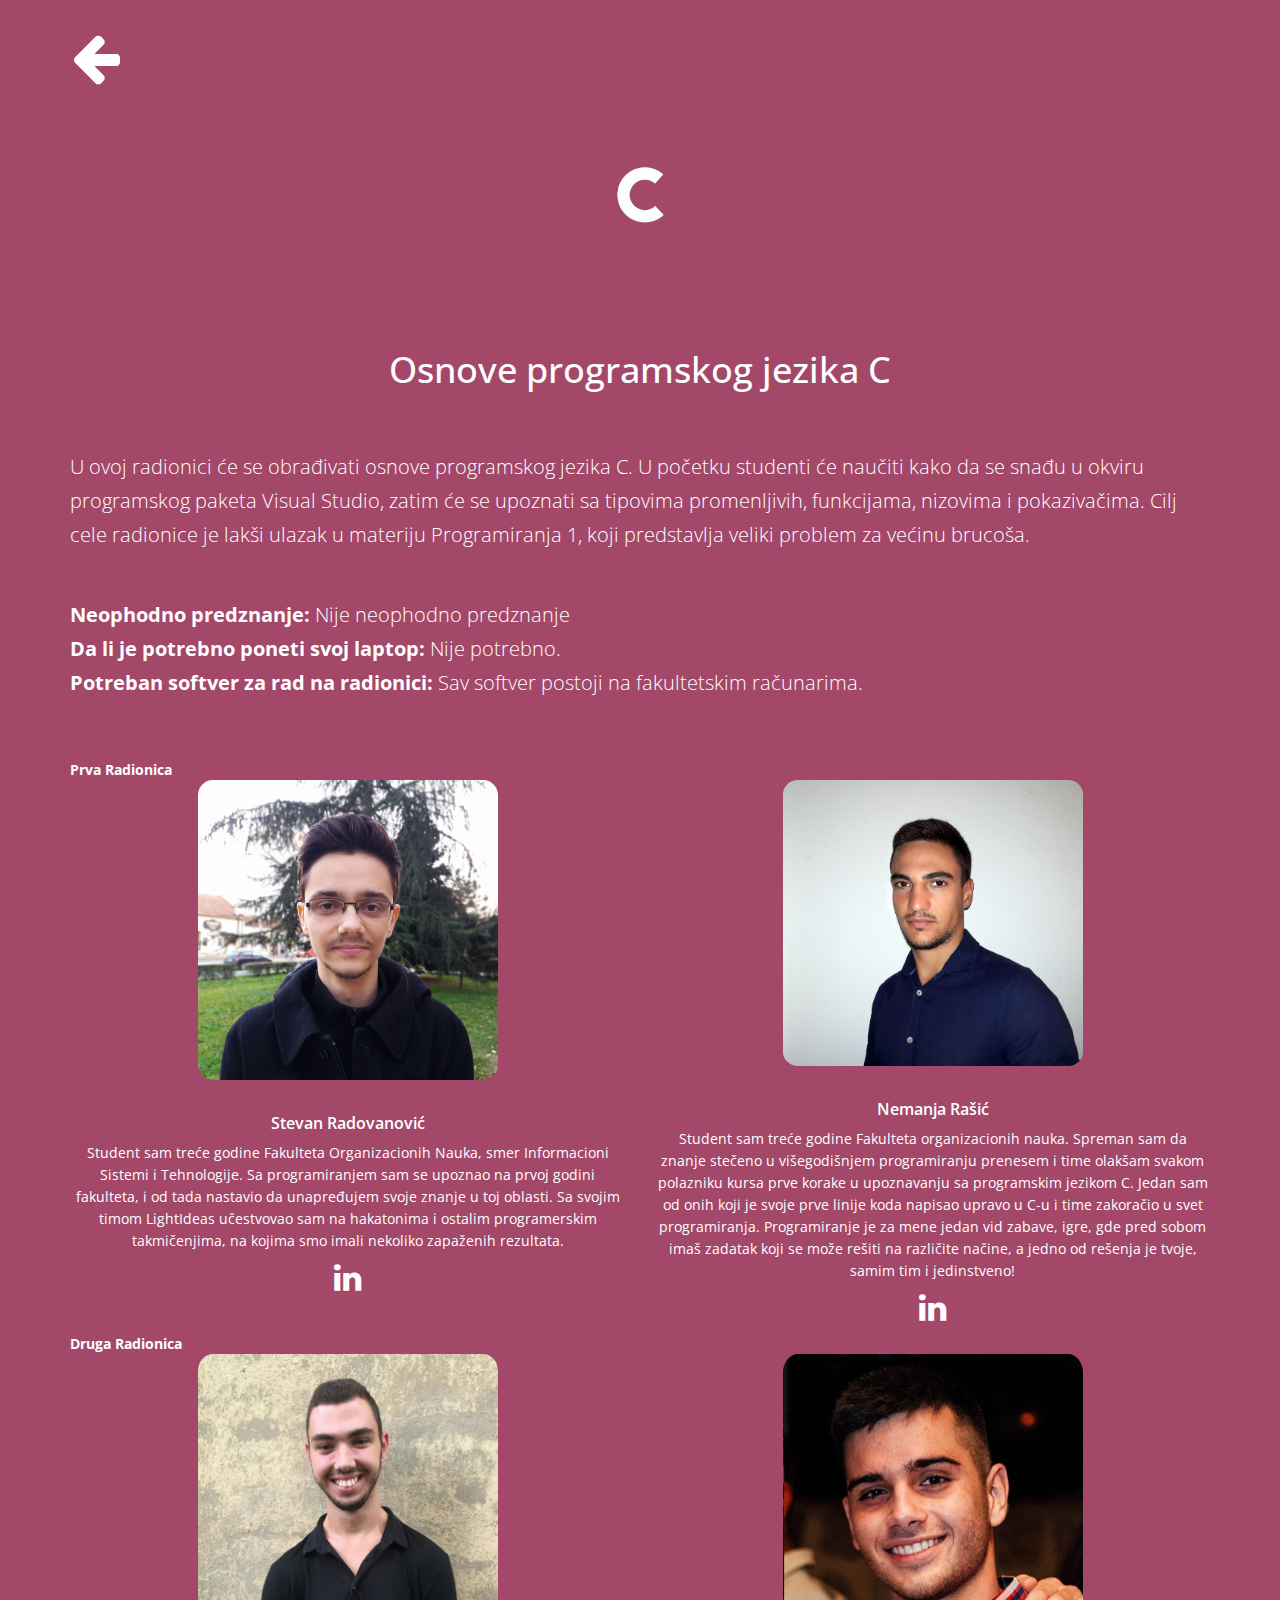
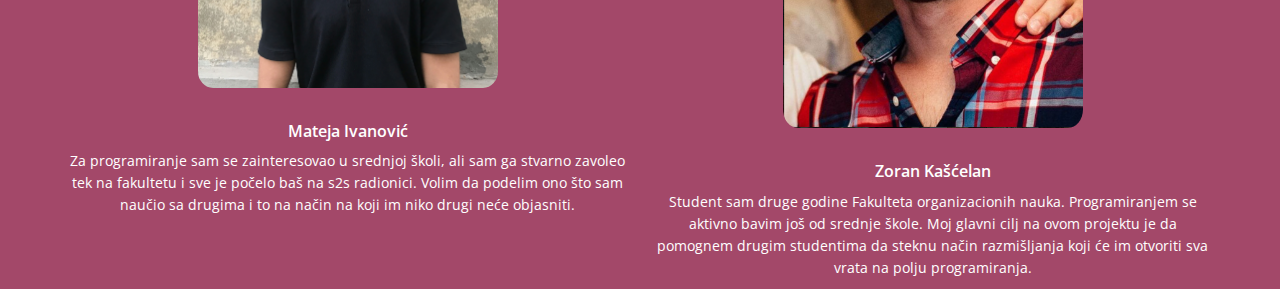
==== radionica-c.html @ 91b4c991 "Sajt za 2018" ====
<!DOCTYPE html>
<html lang="en">

<head>
    <meta charset="UTF-8">
    <meta name="viewport" content="width=device-width, initial-scale=1.0">
    <meta http-equiv="X-UA-Compatible" content="ie=edge">
    <title>Studenti studentima 2018</title>

    <!-- Bootstrap CDN -->

    <link rel="stylesheet" href="https://maxcdn.bootstrapcdn.com/bootstrap/3.3.7/css/bootstrap.min.css" integrity="sha384-BVYiiSIFeK1dGmJRAkycuHAHRg32OmUcww7on3RYdg4Va+PmSTsz/K68vbdEjh4u"
        crossorigin="anonymous">
    <script src="https://code.jquery.com/jquery-3.2.1.min.js" integrity="sha256-hwg4gsxgFZhOsEEamdOYGBf13FyQuiTwlAQgxVSNgt4="
        crossorigin="anonymous"></script>
    <script src="https://maxcdn.bootstrapcdn.com/bootstrap/3.3.7/js/bootstrap.min.js" integrity="sha384-Tc5IQib027qvyjSMfHjOMaLkfuWVxZxUPnCJA7l2mCWNIpG9mGCD8wGNIcPD7Txa"
        crossorigin="anonymous">

        </script>

    <!-- CSS -->
    <link rel="stylesheet" href="https://maxcdn.bootstrapcdn.com/font-awesome/4.7.0/css/font-awesome.min.css">
    <link rel="stylesheet" href="./css/main.css">
    <link rel="stylesheet" href="./css/radionica.css">

    <style type="text/css">
        body {
            background-color: #A34869;
            color: white;
        }

        .workshop-info-text {
            color: white;
        }

        .fa-linkedin {
            color: white;
        }

        .ikonaRadionice {
            margin: auto;
            display: block;
            width: 35%;
            margin-bottom: 4%;
        }

        .razmak {
            margin-top: 4%;
        }

        .fa-arrow-right {
            color: white;
            size: 60px;
        }
    </style>
</head>

<body>
    <nav>
        <div class="container">
            <div class="go-back">
                <a href="index.html#radionice">
                    <!--<img src="../img/right-arrow.png" alt="Back">-->
                    <i class="fa fa-arrow-right fa-4x responsive-size" aria-hidden="false"></i>
                </a>
            </div>
        </div>
    </nav>
    <section class="workshop-info">
        <div class="container">
            <!--SLIKA-->
            <div class="img-control">
                <img class="img-responsive ikonaRadionice" src="./img/radionice/c02.jpg" alt="C language-ikonica">
            </div>
            <!--/SLIKA-->
            <div class="row">
                <div class="col-md-10 col-md-offset-1">
                    <h1> Osnove programskog jezika C</h1>
                </div>
            </div>
            <div class="row">
                <div class="col-md-12">
                    <p class="workshop-info-text">
                        U ovoj radionici će se obrađivati osnove programskog jezika C.
                        U početku studenti će naučiti kako da se snađu u okviru programskog paketa Visual Studio,
                        zatim će se upoznati sa tipovima promenljivih, funkcijama, nizovima i pokazivačima.
                        Cilj cele radionice je lakši ulazak u materiju Programiranja 1, koji predstavlja veliki problem
                        za većinu brucoša.

                        <span class="razmak">
                            <b>Neophodno predznanje:</b> Nije neophodno predznanje
                        </span>
                        <b> Da li je potrebno poneti svoj laptop:</b> Nije potrebno.
                        <span>
                            <b>Potreban softver za rad na radionici:</b> Sav softver postoji na fakultetskim
                            računarima. </span>
                    </p>
                </div>
            </div>
            <span class="razmak"> <b> Prva Radionica</b> </span>
            <span class="razmak"></span>
            <div class="row predavaci">
                <div class="col-md-6 predavac">
                    <img src="./img/predavaci/stevan.jpg" alt="Stevan">
                    <h5>Stevan Radovanović</h5>
                    <p>
                        Student sam treće godine Fakulteta Organizacionih Nauka, smer Informacioni Sistemi i
                        Tehnologije.
                        Sa programiranjem sam se upoznao na prvoj godini fakulteta, i od tada nastavio da unapređujem
                        svoje znanje u toj oblasti.
                        Sa svojim timom LightIdeas učestvovao sam na hakatonima i ostalim programerskim takmičenjima,
                        na kojima smo imali nekoliko zapaženih rezultata.
                        <a href="https://www.linkedin.com/in/stevan-radovanovi%C4%87-568751153/" class="link">
                            <i class="fa fa-linkedin fa-2x" aria-hidden="true"></i>
                        </a>
                    </p>
                </div>
                <div class="col-md-6 predavac">
                    <img src="./img/predavaci/Nemanja Rasic.jpg" alt="Nemanja">
                    <h5>Nemanja Rašić </h5>
                    <p> Student sam treće godine Fakulteta organizacionih nauka.
                        Spreman sam da znanje stečeno u višegodišnjem programiranju prenesem i time olakšam svakom
                        polazniku kursa prve korake u upoznavanju sa programskim jezikom C.
                        Jedan sam od onih koji je svoje prve linije koda napisao upravo u C-u i time zakoračio u svet
                        programiranja.
                        Programiranje je za mene jedan vid zabave, igre, gde pred sobom imaš zadatak koji se može
                        rešiti na različite načine,
                        a jedno od rešenja je tvoje, samim tim i jedinstveno!
                        <a href="https://www.linkedin.com/in/rasicn/" class="link">
                            <i class="fa fa-linkedin fa-2x" aria-hidden="true"></i>
                        </a>
                    </p>
                </div>
            </div>
            <span class="razmak"> <b> Druga Radionica</b> </span>
            <span class="razmak"></span>
            <div class="row predavaci">
                <div class="col-md-6 predavac">
                    <img src="./img/predavaci/Mateja Ivanovic.jpg" alt="Mateja">
                    <h5>Mateja Ivanović</h5>
                    <p>
                        Za programiranje sam se zainteresovao u srednjoj školi, ali sam ga stvarno zavoleo tek na
                        fakultetu i sve je počelo baš na s2s radionici.
                        Volim da podelim ono što sam naučio sa drugima i to na način na koji im niko drugi neće
                        objasniti.

                    </p>
                </div>
                <div class="col-md-6 predavac">
                    <img src="./img/predavaci/slk.png" alt="Zoran">
                    <h5>Zoran Kašćelan </h5>
                    <p> Student sam druge godine Fakulteta organizacionih nauka. Programiranjem se aktivno bavim još od
                        srednje škole.
                        Moj glavni cilj na ovom projektu je da pomognem drugim studentima da steknu način razmišljanja
                        koji će im otvoriti sva vrata na polju programiranja.
                    </p>
                </div>
            </div>
        </div>
    </section>
</body>

</html>
---- css/main.css ----
@import url('https://fonts.googleapis.com/css?family=Open+Sans:300,400,600,700,800');
@import url('https://fonts.googleapis.com/css?family=Barlow+Semi+Condensed:400,500,600,700,800,900');
* {
  margin: 0;
  padding: 0;
  box-sizing: border-box;
}

body,
html {
  width: 100%;
  min-height: 100vh;
  background: white;
  font-family: 'Open Sans', sans-serif;
}

header {
  height: 462px;
  min-height: 450px;
  background: url(../img/cover.jpg);
  background-color: rgb(226, 226, 226);
  background-position: center center;
  background-repeat: no-repeat;
  margin-top: 50px;
}

header .custom-navbar {
  margin-bottom: 0 !important;
  border: none;
  background: #ffffff;
}

.navbar-brand > a img {
  width: 100%;
  height: 50px;
}

.custom-p {
  padding: 0 50px 50px 50px;
  margin-bottom: 20px;
  font-size: 18px;
  line-height: 34px;
  font-weight: 100;
  position: relative;
  z-index: 1;
}

.custom-p::after {
  content: ' ';
  z-index: -1;
  position: absolute;
  display: block;
  width: 100px;
  height: 100px;
  bottom: 20px;
  right: 0;
  background: rgba(0, 0, 0, 0.02);
}

.thumbnail {
  background: none;
  border: none;
}

.no-padding {
  padding: 0 !important;
}

.sticky {
  background: #fff !important;
  transition: padding 0.35s ease-in;
  box-shadow: 0 4px 5px 0 rgba(0, 0, 0, 0.14), 0 1px 10px 0 rgba(0, 0, 0, 0.02),
    0 2px 4px -1px rgba(0, 0, 0, 0.1);
  padding: 10px;
}

.sticky ul.nav > li > a {
  color: #333 !important;
}

.sticky ul.nav > li:last-child > a {
  color: #fff !important;
}

.nav > li > a {
  font-weight: 600;
  font-size: 16px;
  color: #333 !important;
}

.nav > li:first-child:hover > a {
  border-bottom: 1px solid #e74c3c;
}

.nav > li:last-child > a {
  border: 2px solid #e74c3c;
  background: #e74c3c;
  color: #fff !important;
}

.nav > li:last-child:active > a {
  border: 2px solid #e74c3c;
  background: #e74c3c;
  color: #fff !important;
}

.nav > li:last-child:focus > a {
  border: 2px solid #e74c3c;
  background: #e74c3c;
  color: #fff !important;
}

.nav > li:last-child:hover > a {
  border: 2px solid #e74c3c !important;
  background: #e74c3c !important;
  color: #fff !important;
}

.nav > li:nth-child(2):hover > a {
  border-bottom: 1px solid #e74c3c;
}

.nav > li:nth-child(3):hover > a {
  border-bottom: 1px solid #3498db;
}

.nav > li:nth-child(4):hover > a {
  border-bottom: 1px solid #f1c40f;
}

.nav > li:nth-child(5):hover > a {
  border-bottom: 1px solid #2ecc71;
}

.nav > li:nth-child(6):hover > a {
  border-bottom: 1px solid #9b59b6;
}

.title-space {
  margin: 100px 0;
  font-weight: 800;
  font-size: 44px;
  letter-spacing: 2px;
}

.title-dot {
  font-size: 48px;
}

.menu-dot {
  font-size: 24px;
}

.dot-green {
  color: #2ecc71;
}

.dot-yellow {
  color: #f1c40f;
}

.dot-orange {
  color: #e67e22;
}

.dot-red {
  color: #e74c3c;
}

.dot-blue {
  color: #3498db;
}

.dot-orange-v2 {
  color: #f39c12;
}

.dot-purple {
  color: #9b59b6;
}

.call-to-action {
  display: inline-block;
  position: relative;
}

.button {
  padding: 10px 40px;
  border-radius: 40px;
  color: #fff;
  font-weight: 600;
  font-size: 20px;
  cursor: pointer;
  display: inline-block;
  position: relative;
  z-index: 1;
}

.button > a {
  color: #fff !important;
}

.arrow {
  position: absolute;
  top: 0;
  left: 0;
  width: 50px;
  transition: all 0.15s ease-in-out;
}

.arrow > img {
  width: 100%;
}

.button:hover + .arrow {
  transform: translate(200px);
}

.button-cta-red {
  background: #e74c3c;
}

.button-cta-green {
  background: #2ecc71;
}

.button-cta-orange {
  background: #e67e22;
}

.sponsors .row > .logo > img {
  width: 230px;
  height: 200px;
  padding: 20px;
}

.background-timer {
  width: 100%;
  height: 100%;
  background: rgba(0, 0, 0, 0.65), url('../img/back.png');
  background-attachment: fixed;
  color: #fff;
}

.timer {
  display: flex;
  justify-content: space-around;
  align-items: center;
  padding: 10px;
  font-family: 'Barlow Semi Condensed', sans-serif;
}

.timer > span {
  display: flex;
  flex-direction: column;
  justify-content: space-around;
  font-size: 22px;
}

#our-team .row > .thumbnail {
  display: inline-block;
}

#our-team .row .thumbnail .caption > h3 {
  text-align: center;
}

#our-team .thumbnail .caption > p > a i {
  color: #2ecc71;
}

#our-team .row .thumbnail > img {
  width: 220px;
  height: 220px;
  border-radius: 5%;
}

#radionice .thumbnail {
  margin-bottom: 0 !important;
  background: none;
  overflow: hidden;
  position: relative;
  color: #333;
}

.thumbnail > .work-info {
  position: absolute;
  width: 100%;
  bottom: 0;
  z-index: 1;
  padding: 5px;
  color: #333;
}
.work-info > a {
  color: #333;
}
.work-info > a:hover {
  color: #333;
  text-decoration: none;
}

#radionice .thumbnail > img {
  position: relative;
  z-index: 5;
  -webkit-filter: grayscale(100%);
  filter: grayscale(100%);
  transition: all 0.25s ease-in-out;
}

#radionice .thumbnail:hover > img {
  filter: none;
  -webkit-filter: none;
  transform: translateY(-40px);
}

footer {
  background: #fff;
  min-height: 400px;
  overflow: hidden;
}

footer #map {
  width: 100%;
  height: 400px;
}

.footer-nav {
  margin-top: 50px;
  text-align: center;
}

.footer-nav > a {
  color: #333 !important;
  padding: 10px;
  margin: 10px;
  font-size: 24px;
  text-align: center;
}

.footer-nav > a:first-of-type:hover {
  color: #3b5998 !important;
}

.footer-nav > a:nth-of-type(2):hover {
  color: #1da1f2 !important;
}

.footer-nav > a:last-of-type:hover {
  color: #cd486b !important;
}

.footer-nav > a:hover {
  text-decoration: none;
  outline: none;
  border: none;
}

.custom-footer {
  background: rgba(0, 0, 0, 0.07);
  padding-bottom: 50px;
}

.custom-footer ul {
  list-style: none;
}

/*.in > ul.nav {
  flex-direction: column;
}*/

@media (max-width: 1200px) {
  #radionice h3 {
    font-size: 18px;
  }
}

@media (max-width: 1000px) {
  #radionice h3 {
    font-size: 16px;
  }
}

/*@media (max-width: 861px) {
  a.navbar-brand {
    display: none;
  }
  ul.nav {
    width: 100%;
    text-align: center;
    margin: 0 auto;
    display: flex;
    align-items: center;
    justify-content: space-around;
  }
}*/

@media (max-width: 768px) {
  #radionice h3 {
    font-size: 16px;
  }
}

@media (max-width: 550px) {
  .title-space {
    margin: 75px 0;
  }
  .custom-p {
    padding: 0 !important;
    font-size: 14px;
    line-height: 24px;
    margin-bottom: 50px;
  }
}

@media (max-width: 992px) {
  .sponsors .row > .logo > img {
    width: 200px;
    height: 150px;
    padding: 15px;
  }
}
---- css/radionica.css ----
nav .go-back {
  width: 50px;
  height: 40px;
  transform: rotate(-180deg);
  margin-top: 50px;
}

.go-back > a img {
  width: 100%;
  cursor: pointer;
}

section.workshop-info {
  overflow: hidden;
}

.workshop-info h1 {
  text-align: center;
  margin-top:0;
}

.workshop-info-text {
  color: #333;
  line-height: 34px;
  font-size: 20px;
  padding: 50px 0;
  font-weight: 100;
}

.workshop-info-text > span {
  display: block;
}

.workshop-info-text span > a {
  color: yellow;
}
span > a > u {
  color: yellow;
  text-decoration: none;
  font-weight: 500;
}

.predavac {
  text-align: center;
}

.predavac p {
  font-size: 14px;
  line-height: 22px;
}

.predavac h5 {
  font-weight: 600;
  font-size: 16px;
}

.predavac .link {
  font-weight: 600;
  font-size: 16px;
  display: block;
  color: #333;
  margin: 10px 0;
}

.predavaci > .predavac img {
  width: 300px;
  height: 100%;
  margin: 0 25px 25px 25px;
  border-radius: 5%;
}

.img-size img {
  width: 220px !important;
  height: 170px !important;
}

@media (max-width: 490px) {
  .workshop-info-text {
    font-size: 16px;
    text-align: center;
    line-height: 25px;
  }
}

@media (max-width: 302px) {
  nav .go-back {
    margin-top: 20px;
  }
}

@media (max-width: 546px) {
  .responsive-size {
    font-size: 40px;
  }
}

@media (max-width: 546px) {
  .img-control img{
    width: 260px;
    height: 180px;
  }
}

@media (max-width: 277px) {
  .img-control img{
    width: 200px;
    height: 120px;
  }
}

@media (max-width: 277px) {
  .img-control img{
    width: 160px;
    height: 80px;
  }
}

@media (max-width: 302px) {
  .responsive-size {
    font-size: 25px;
  }
}

@media (max-width: 546px) {
  .workshop-info h1 {
    font-size: 30px;
  }
}

@media (max-width: 302px) {
  .workshop-info h1 {
    font-size: 24px;
  }
}

@media (max-width: 302px) {
  .img-size img {
    width:200px !important;
    height: 150px !important;
  }
}
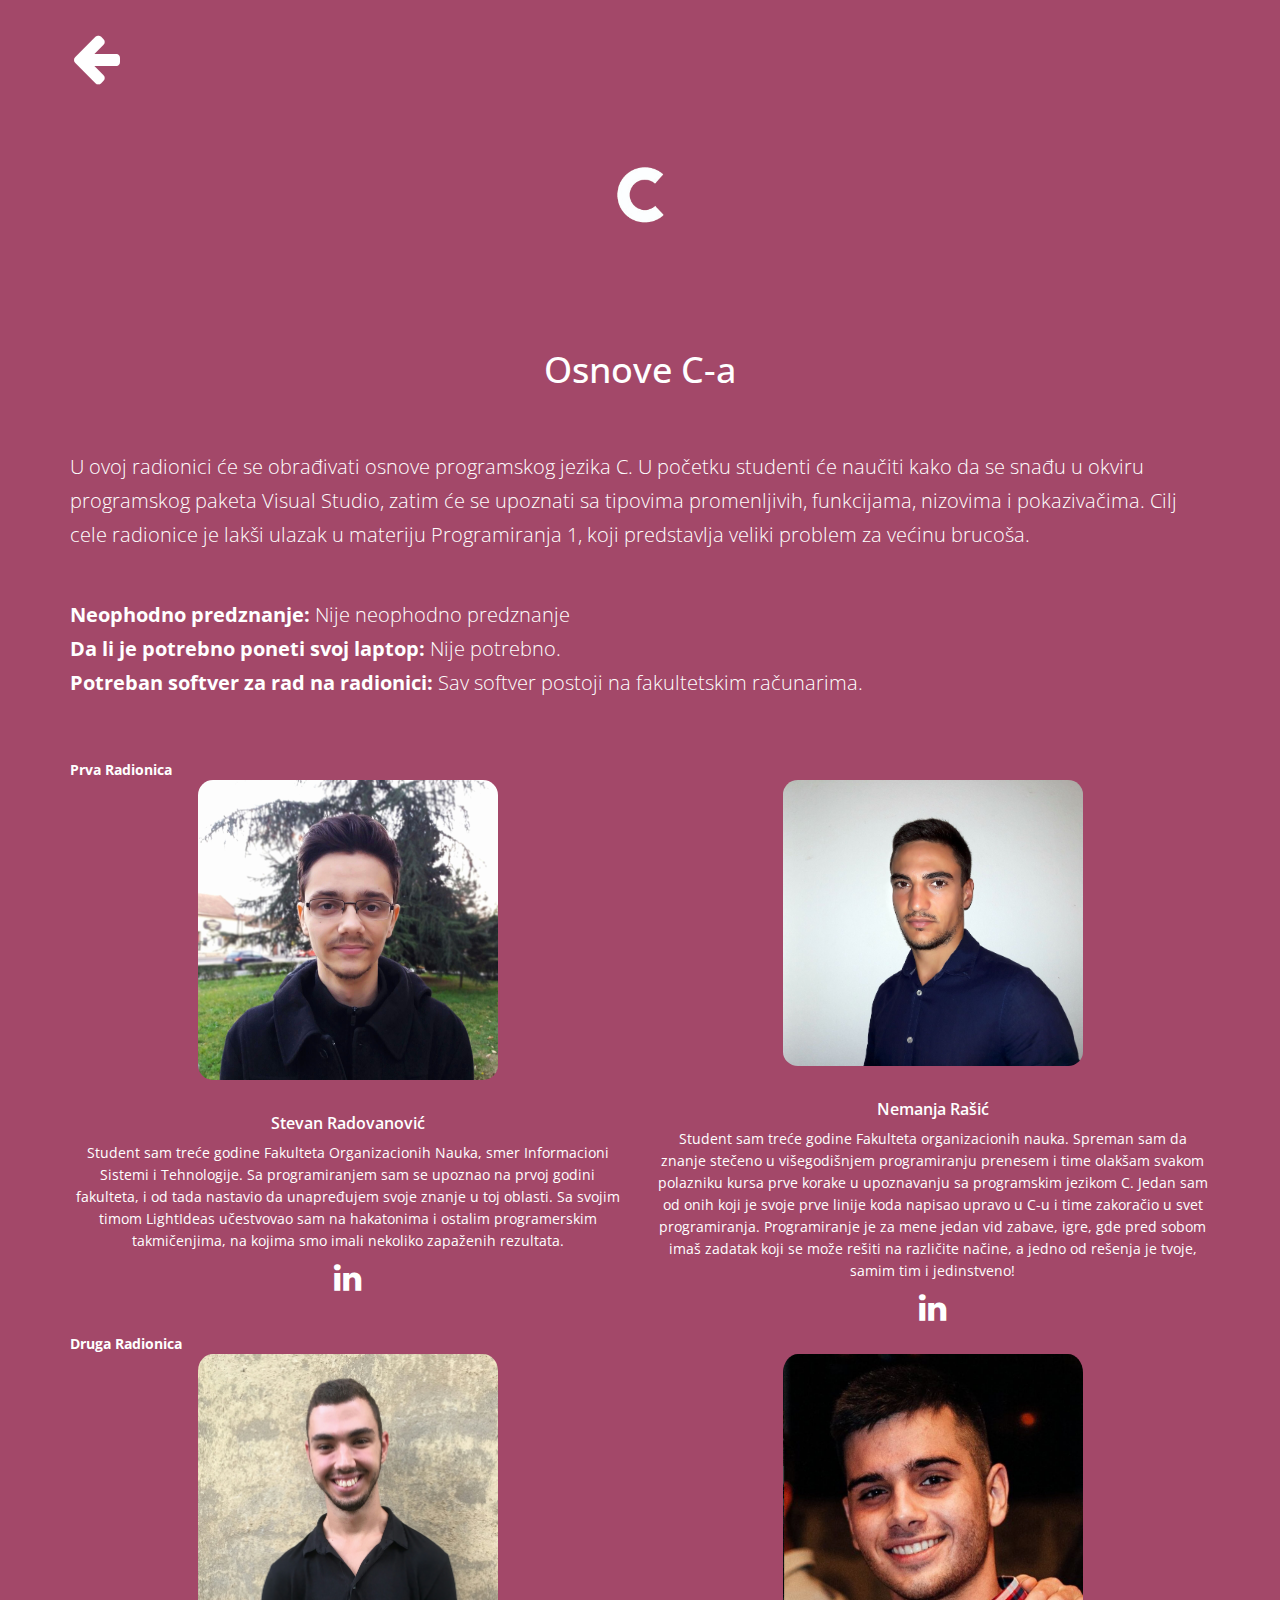
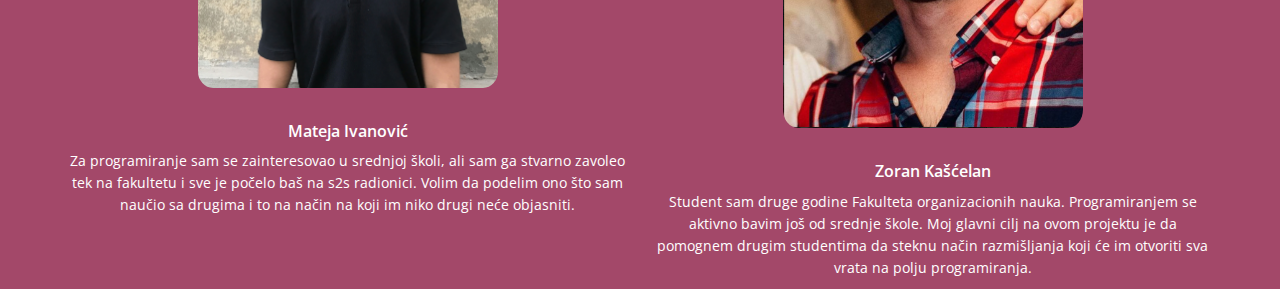
==== commit bfcb7af9: "Izmene" ====
--- a/radionica-c.html
+++ b/radionica-c.html
@@ -75,7 +75,7 @@
             <!--/SLIKA-->
             <div class="row">
                 <div class="col-md-10 col-md-offset-1">
-                    <h1> Osnove programskog jezika C</h1>
+                    <h1> Osnove C-a</h1>
                 </div>
             </div>
             <div class="row">
--- a/css/main.css
+++ b/css/main.css
@@ -18,7 +18,7 @@
   height: 462px;
   min-height: 450px;
   background: url(../img/cover.jpg);
-  background-color: rgb(226, 226, 226);
+  background-color: #1B5A85;
   background-position: center center;
   background-repeat: no-repeat;
   margin-top: 50px;
@@ -89,35 +89,35 @@
 }
 
 .nav > li:first-child:hover > a {
-  border-bottom: 1px solid #e74c3c;
+  border-bottom: 1px solid #e67e22;
 }
 
 .nav > li:last-child > a {
-  border: 2px solid #e74c3c;
-  background: #e74c3c;
+  border: 2px solid #e67e22;
+  background: #e67e22;
   color: #fff !important;
 }
 
 .nav > li:last-child:active > a {
-  border: 2px solid #e74c3c;
-  background: #e74c3c;
+  border: 2px solid #e67e22;
+  background: #e67e22;
   color: #fff !important;
 }
 
 .nav > li:last-child:focus > a {
-  border: 2px solid #e74c3c;
-  background: #e74c3c;
+  border: 2px solid #e67e22;
+  background: #e67e22;
   color: #fff !important;
 }
 
 .nav > li:last-child:hover > a {
-  border: 2px solid #e74c3c !important;
-  background: #e74c3c !important;
+  border: 2px solid #e67e22 !important;
+  background: #e67e22 !important;
   color: #fff !important;
 }
 
 .nav > li:nth-child(2):hover > a {
-  border-bottom: 1px solid #e74c3c;
+  border-bottom: 1px solid #e67e22;
 }
 
 .nav > li:nth-child(3):hover > a {
@@ -177,6 +177,9 @@
 
 .dot-purple {
   color: #9b59b6;
+}
+.dot-black{
+  color: black;
 }
 
 .call-to-action {
@@ -216,8 +219,8 @@
   transform: translate(200px);
 }
 
-.button-cta-red {
-  background: #e74c3c;
+.button-cta-orange {
+  background: #f39c12;
 }
 
 .button-cta-green {
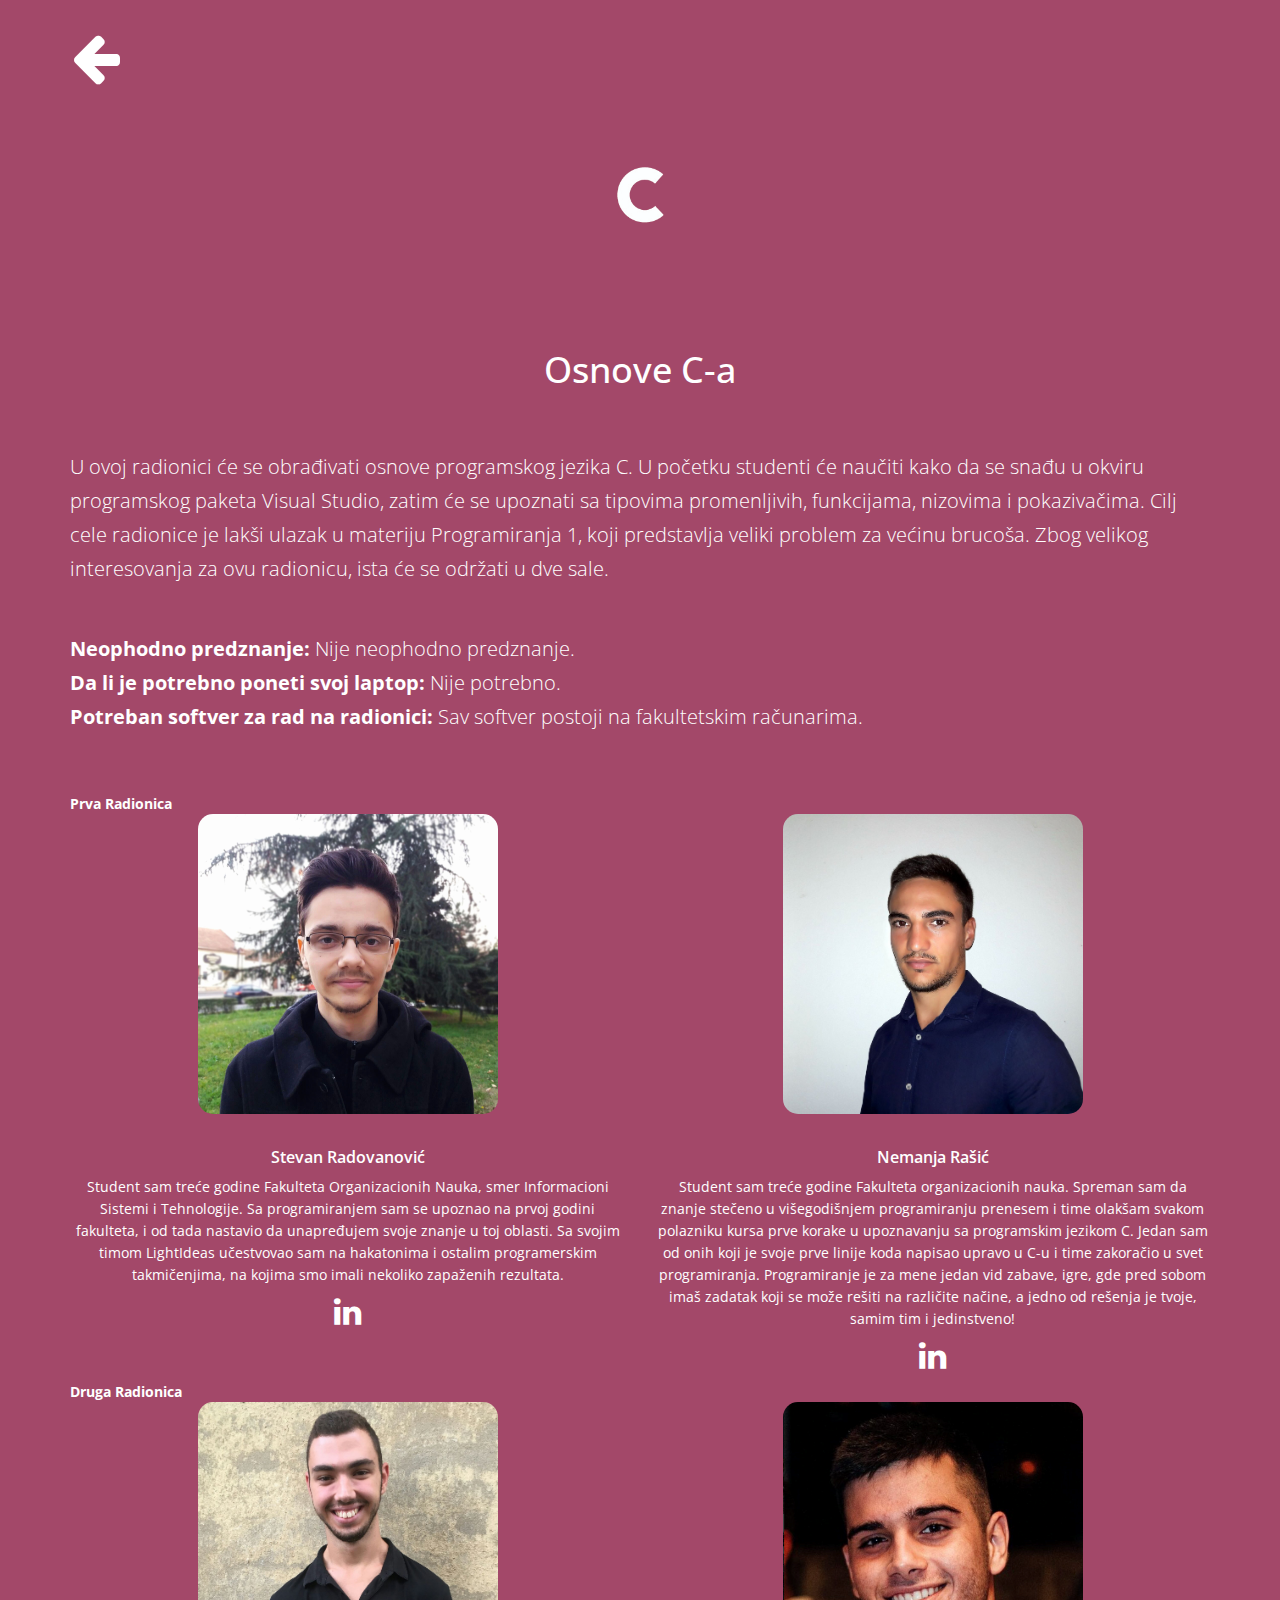
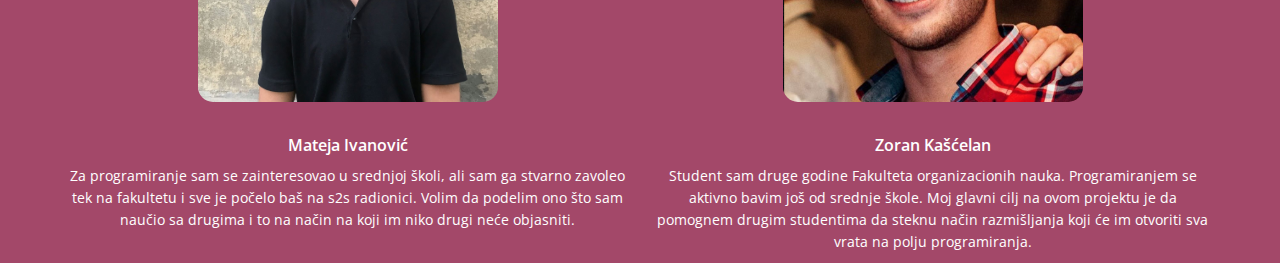
==== commit 469772e1: "Izmene" ====
--- a/radionica-c.html
+++ b/radionica-c.html
@@ -85,10 +85,10 @@
                         U početku studenti će naučiti kako da se snađu u okviru programskog paketa Visual Studio,
                         zatim će se upoznati sa tipovima promenljivih, funkcijama, nizovima i pokazivačima.
                         Cilj cele radionice je lakši ulazak u materiju Programiranja 1, koji predstavlja veliki problem
-                        za većinu brucoša.
+                        za većinu brucoša. Zbog velikog interesovanja za ovu radionicu, ista će se održati u dve sale.
 
                         <span class="razmak">
-                            <b>Neophodno predznanje:</b> Nije neophodno predznanje
+                            <b>Neophodno predznanje:</b> Nije neophodno predznanje.
                         </span>
                         <b> Da li je potrebno poneti svoj laptop:</b> Nije potrebno.
                         <span>
--- a/css/radionica.css
+++ b/css/radionica.css
@@ -70,8 +70,8 @@
 }
 
 .img-size img {
-  width: 220px !important;
-  height: 170px !important;
+  width: 300px !important;
+  height: 100% !important;
 }
 
 @media (max-width: 490px) {
@@ -97,21 +97,21 @@
 @media (max-width: 546px) {
   .img-control img{
     width: 260px;
-    height: 180px;
+    height: 100%;
   }
 }
 
 @media (max-width: 277px) {
   .img-control img{
     width: 200px;
-    height: 120px;
+    height: 100%;
   }
 }
 
 @media (max-width: 277px) {
   .img-control img{
     width: 160px;
-    height: 80px;
+    height: 100%;
   }
 }
 
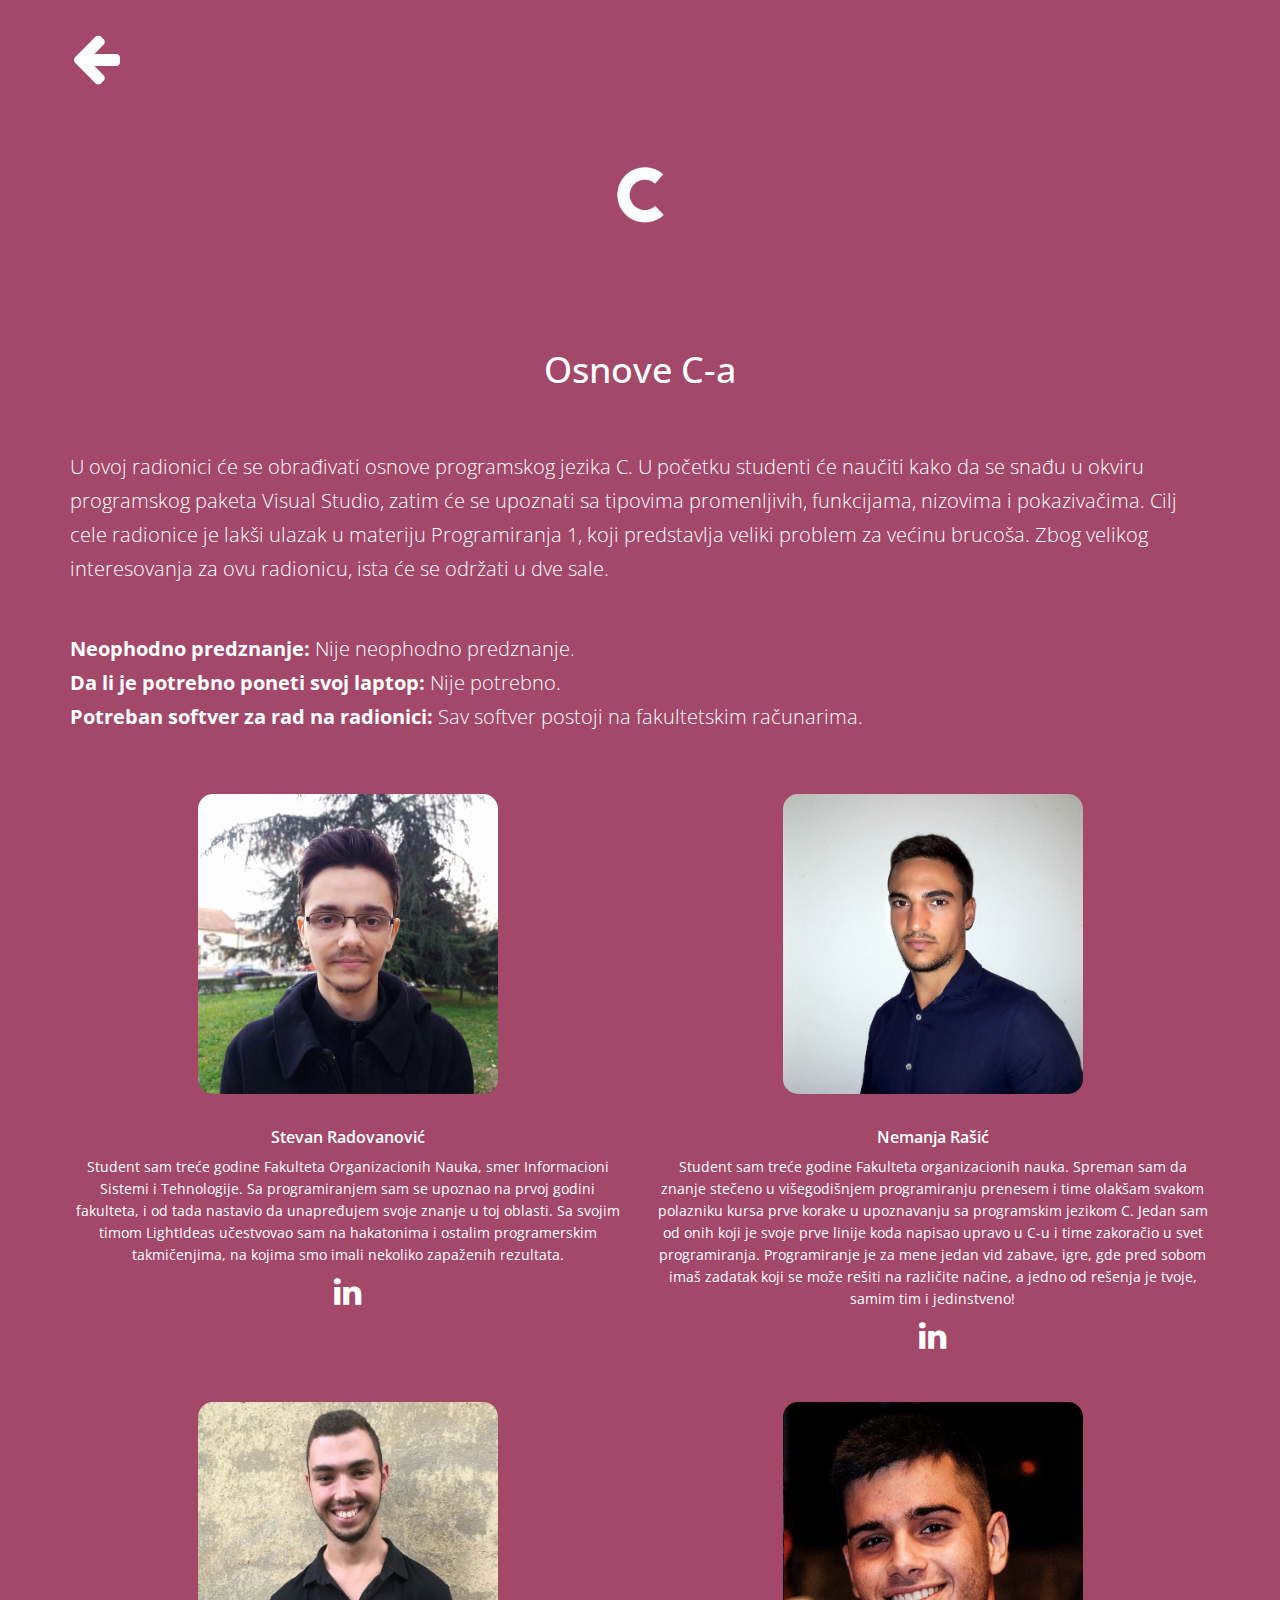
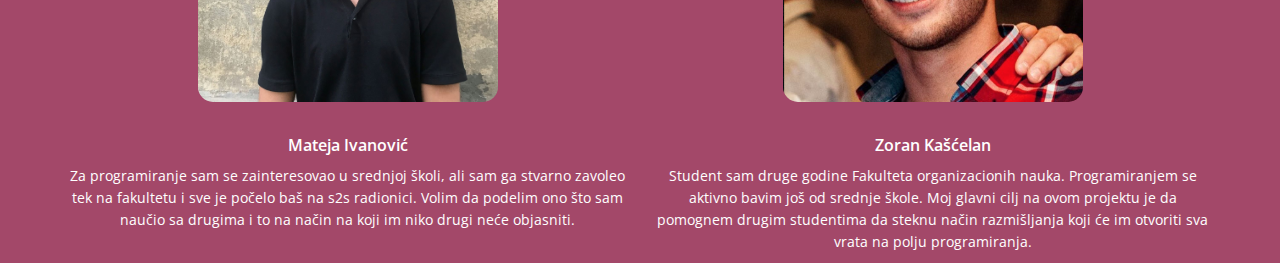
==== commit 17868427: "Linkedin" ====
--- a/radionica-c.html
+++ b/radionica-c.html
@@ -97,7 +97,6 @@
                     </p>
                 </div>
             </div>
-            <span class="razmak"> <b> Prva Radionica</b> </span>
             <span class="razmak"></span>
             <div class="row predavaci">
                 <div class="col-md-6 predavac">
@@ -132,7 +131,8 @@
                     </p>
                 </div>
             </div>
-            <span class="razmak"> <b> Druga Radionica</b> </span>
+            <br>
+            <br>
             <span class="razmak"></span>
             <div class="row predavaci">
                 <div class="col-md-6 predavac">
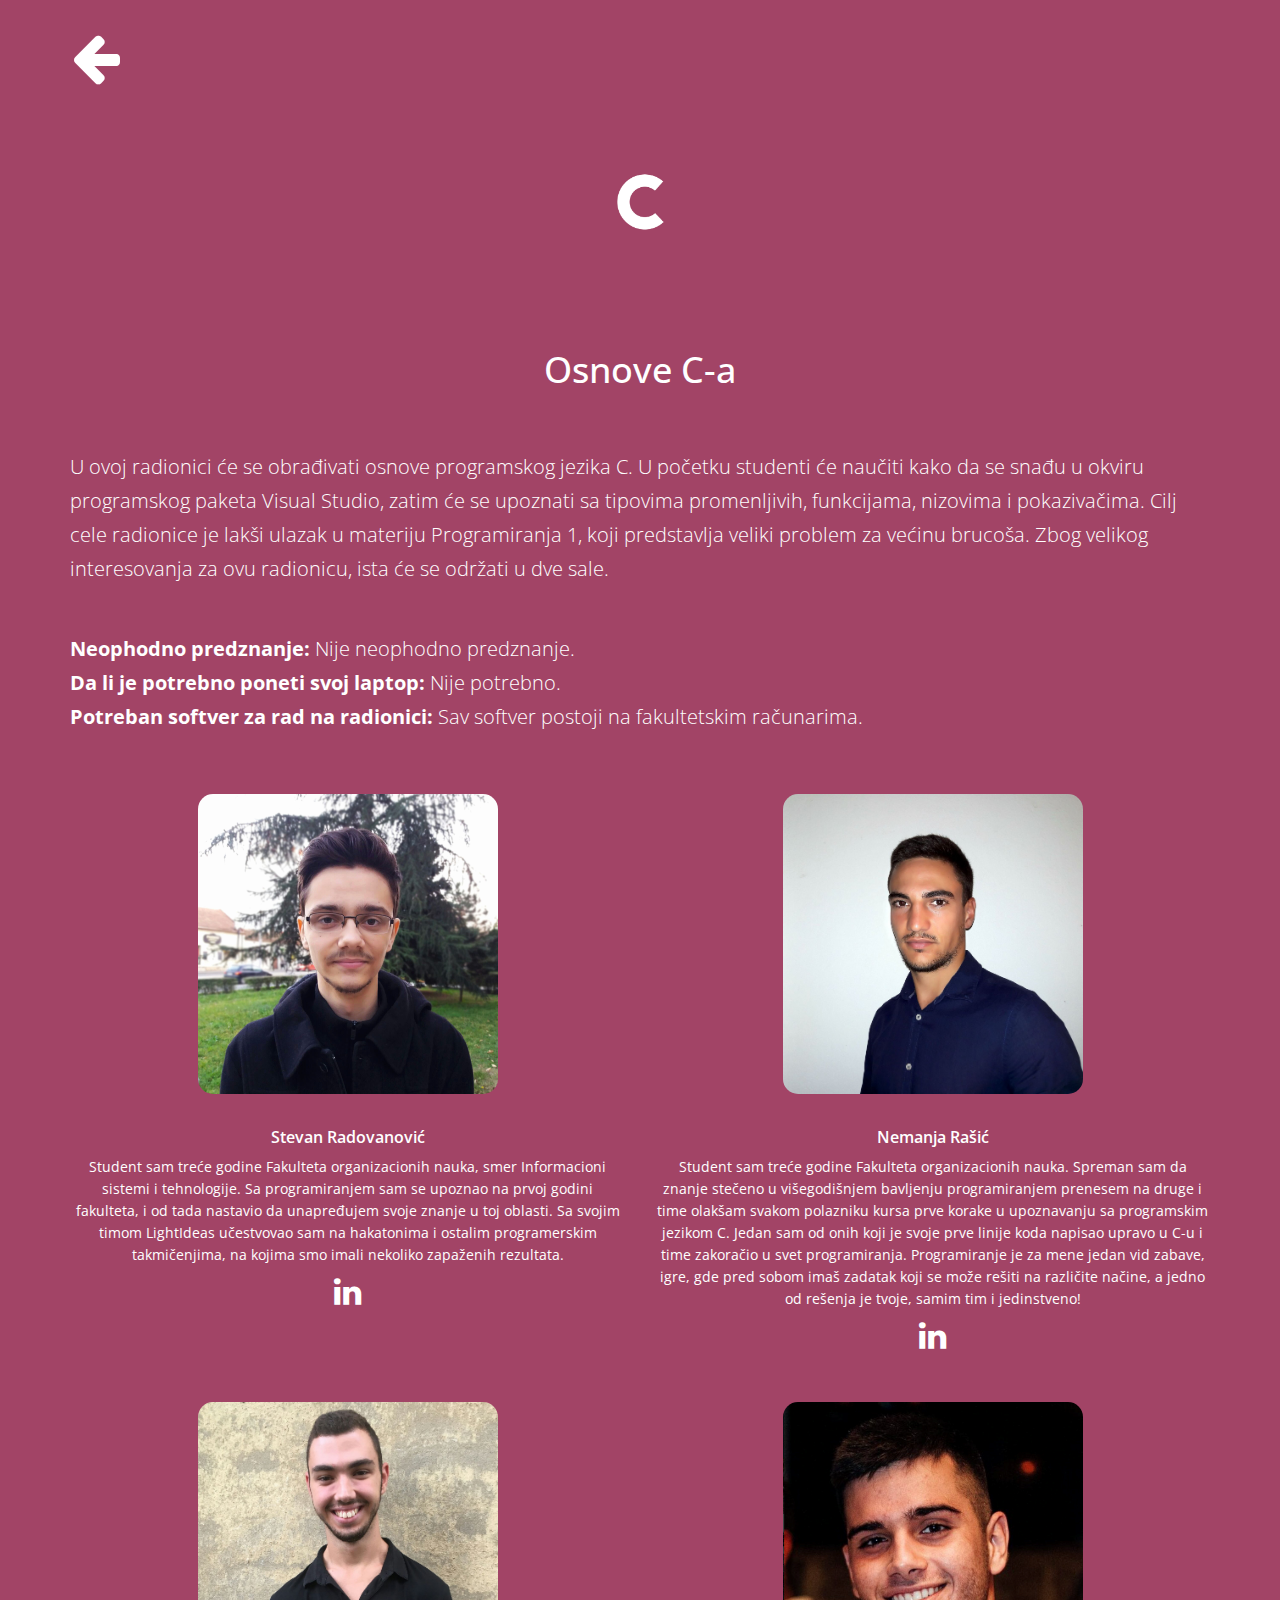
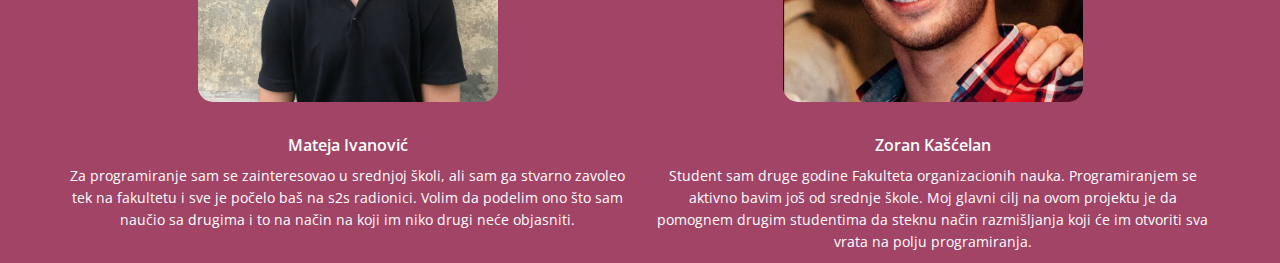
==== commit ccec552b: "Izmene" ====
--- a/radionica-c.html
+++ b/radionica-c.html
@@ -25,7 +25,7 @@
 
     <style type="text/css">
         body {
-            background-color: #A34869;
+            background-color: #A24466;
             color: white;
         }
 
@@ -103,8 +103,8 @@
                     <img src="./img/predavaci/stevan.jpg" alt="Stevan">
                     <h5>Stevan Radovanović</h5>
                     <p>
-                        Student sam treće godine Fakulteta Organizacionih Nauka, smer Informacioni Sistemi i
-                        Tehnologije.
+                        Student sam treće godine Fakulteta organizacionih nauka, smer Informacioni sistemi i
+                        tehnologije.
                         Sa programiranjem sam se upoznao na prvoj godini fakulteta, i od tada nastavio da unapređujem
                         svoje znanje u toj oblasti.
                         Sa svojim timom LightIdeas učestvovao sam na hakatonima i ostalim programerskim takmičenjima,
@@ -118,7 +118,7 @@
                     <img src="./img/predavaci/Nemanja Rasic.jpg" alt="Nemanja">
                     <h5>Nemanja Rašić </h5>
                     <p> Student sam treće godine Fakulteta organizacionih nauka.
-                        Spreman sam da znanje stečeno u višegodišnjem programiranju prenesem i time olakšam svakom
+                        Spreman sam da znanje stečeno u višegodišnjem bavljenju programiranjem prenesem na druge i time olakšam svakom
                         polazniku kursa prve korake u upoznavanju sa programskim jezikom C.
                         Jedan sam od onih koji je svoje prve linije koda napisao upravo u C-u i time zakoračio u svet
                         programiranja.
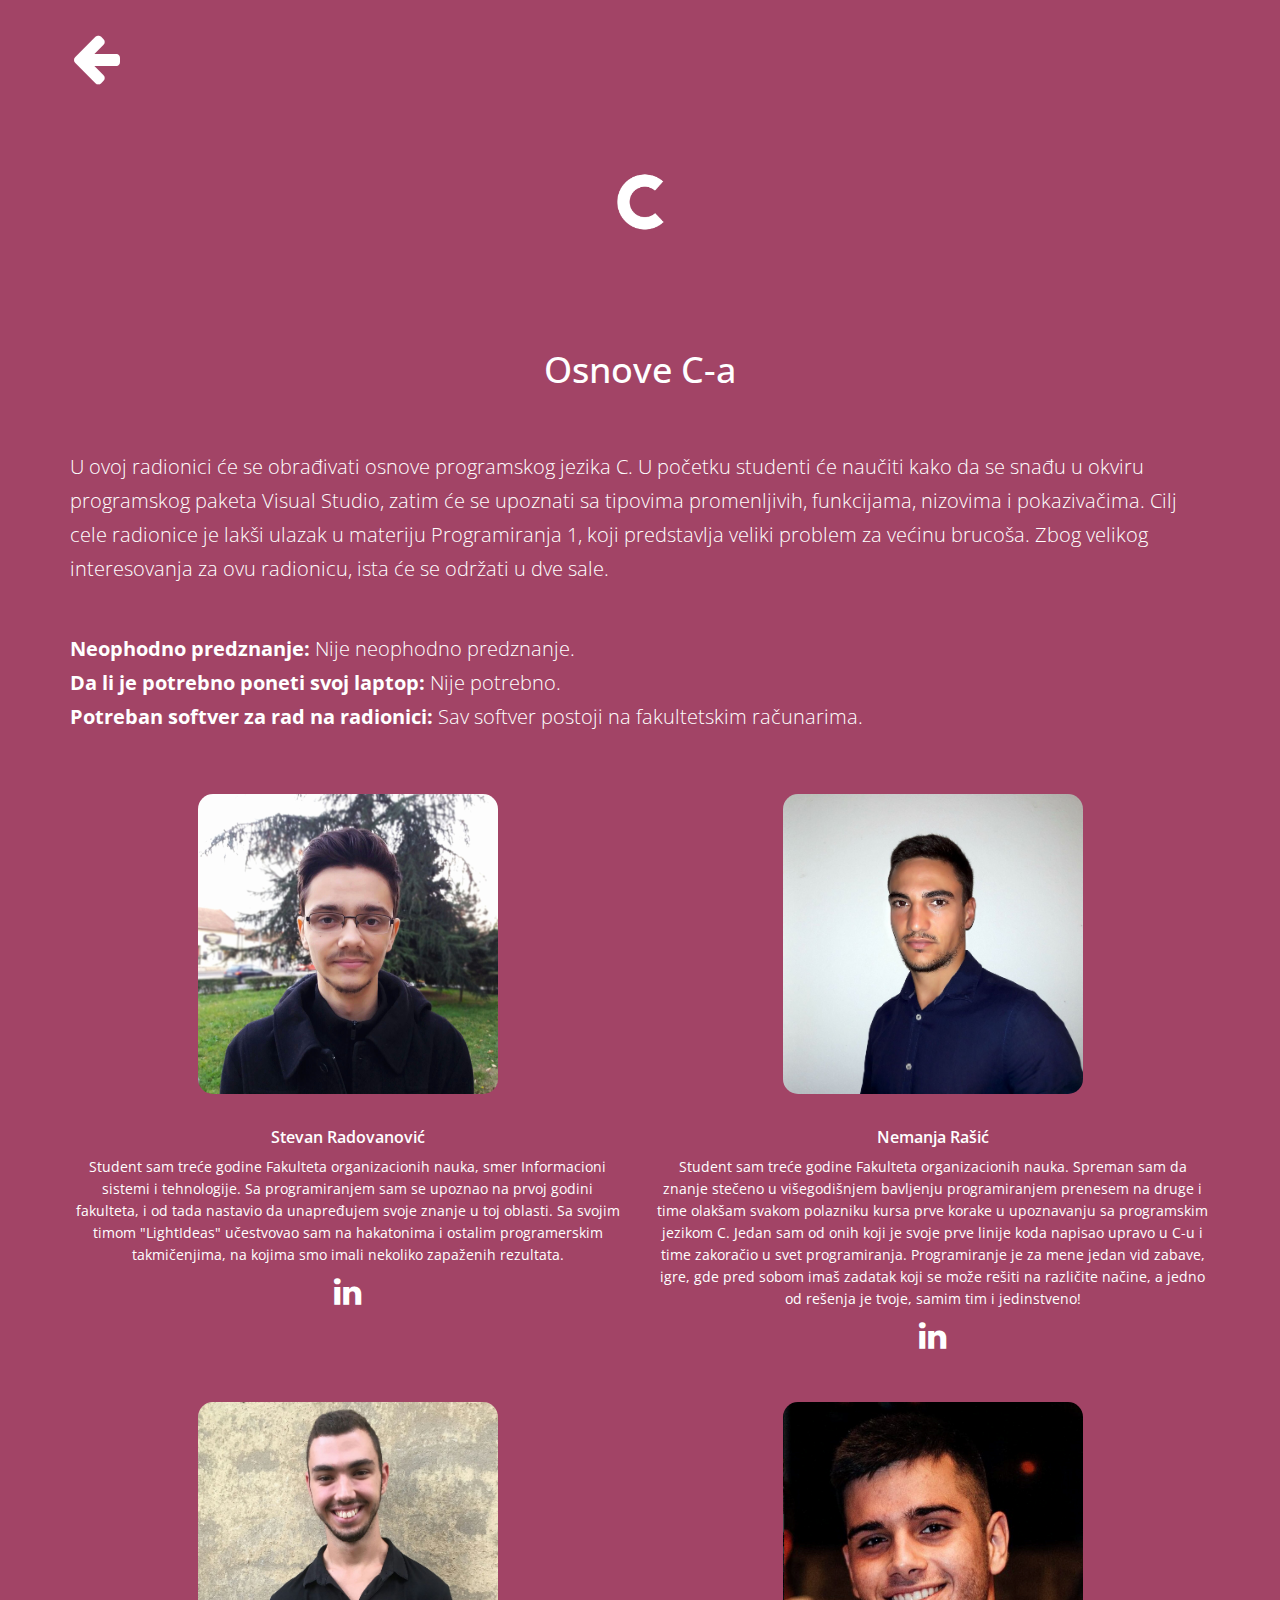
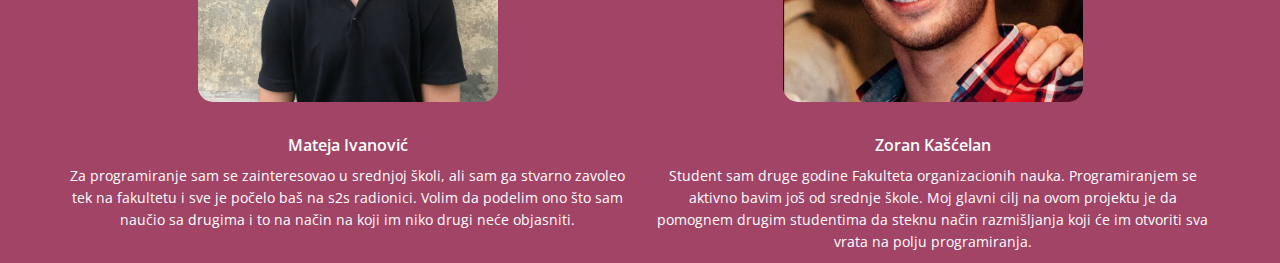
==== commit e52d7581: "Medijski Partneri plus sitne izmene teksta" ====
--- a/radionica-c.html
+++ b/radionica-c.html
@@ -107,7 +107,7 @@
                         tehnologije.
                         Sa programiranjem sam se upoznao na prvoj godini fakulteta, i od tada nastavio da unapređujem
                         svoje znanje u toj oblasti.
-                        Sa svojim timom LightIdeas učestvovao sam na hakatonima i ostalim programerskim takmičenjima,
+                        Sa svojim timom "LightIdeas" učestvovao sam na hakatonima i ostalim programerskim takmičenjima,
                         na kojima smo imali nekoliko zapaženih rezultata.
                         <a href="https://www.linkedin.com/in/stevan-radovanovi%C4%87-568751153/" class="link">
                             <i class="fa fa-linkedin fa-2x" aria-hidden="true"></i>
--- a/css/main.css
+++ b/css/main.css
@@ -231,7 +231,7 @@
   background: #e67e22;
 }
 
-.sponsors .row > .logo > img {
+.sponsors .row > .logo > a > img {
   width: 230px;
   height: 200px;
   padding: 20px;
